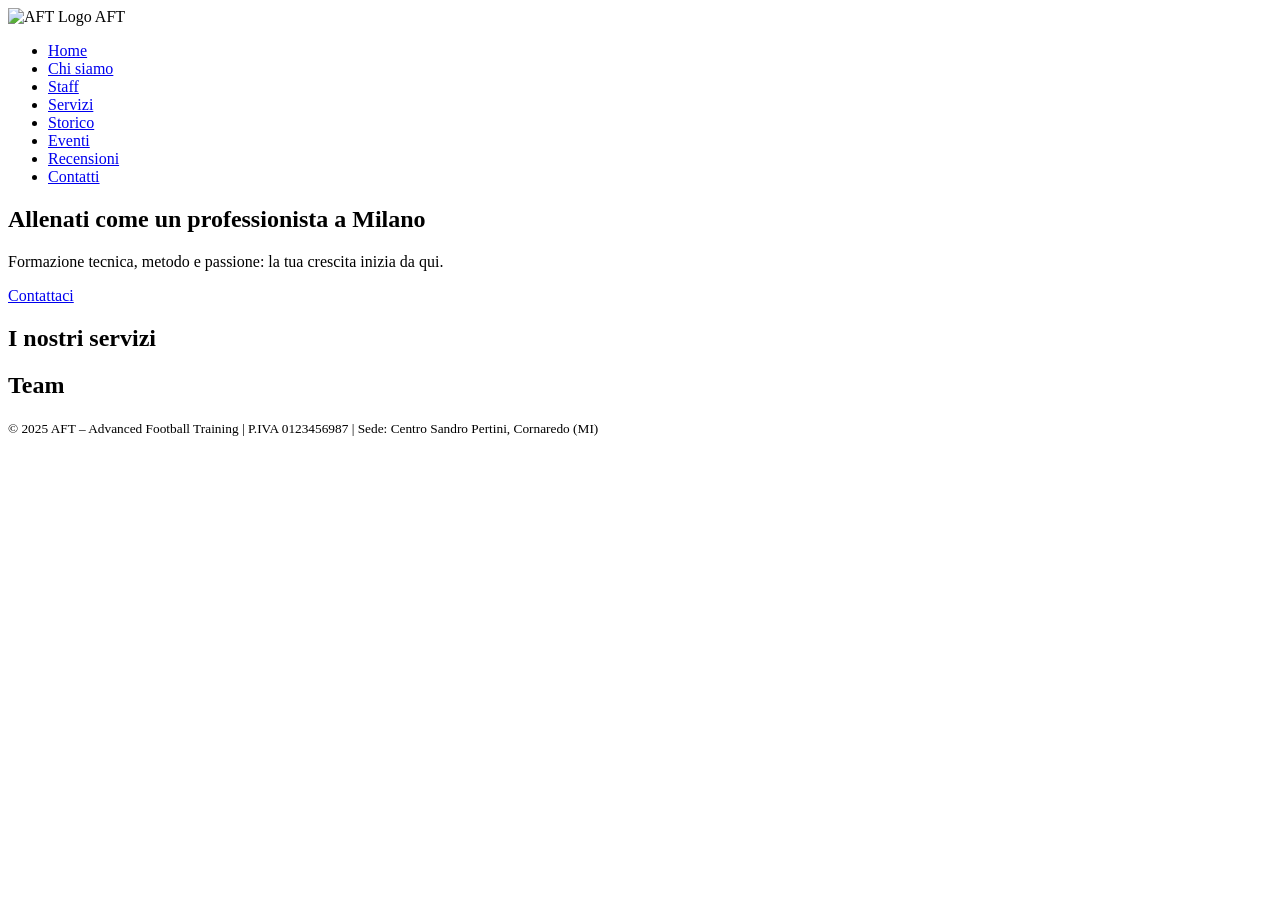
==== html/index.html @ 9bf6652e "Struttura basilare del sito" ====
<!DOCTYPE html>
<html lang="it">
<head>
  <meta charset="UTF-8" />
  <title>AFT - Advanced Football Training</title>
  <meta name="viewport" content="width=device-width, initial-scale=1.0"/>
  <link rel="stylesheet" href="main.css">
</head>
<body>
  <header class="main-header">
    <div class="logo-area">
      <img src="logo.png" alt="AFT Logo">
      <span class="brand-title">AFT</span>
    </div>
    <nav class="main-nav">
      <ul id="menu">
        <li><a href="index.html">Home</a></li>
        <li><a href="chi-siamo.html">Chi siamo</a></li>
        <li><a href="staff.html">Staff</a></li>
        <li><a href="servizi.html">Servizi</a></li>
        <li><a href="storico.html">Storico</a></li>
        <li><a href="eventi.html">Eventi</a></li>
        <li><a href="recensioni.html">Recensioni</a></li>
        <li><a href="contatti.html">Contatti</a></li>
      </ul>
    </nav>
  </header>

  <section class="hero">
    <div class="hero-content">
      <h1>Allenati come un professionista a Milano</h1>
      <p>Formazione tecnica, metodo e passione: la tua crescita inizia da qui.</p>
      <a class="btn primary" href="contatti.html">Contattaci</a>
    </div>
  </section>

  <main>
    <section class="section services-section">
      <h2 class="section-title">I nostri servizi</h2>
      <div class="services-list">
        <!-- Servizi resi dinamici via JS -->
      </div>
    </section>

    <section class="section staff-section">
      <h2 class="section-title">Team</h2>
      <div class="staff-list"></div>
    </section>
  </main>

  <footer class="main-footer">
    <div>
      <small>&copy; 2025 AFT – Advanced Football Training | P.IVA 0123456987 | Sede: Centro Sandro Pertini, Cornaredo (MI)</small>
    </div>
  </footer>

  <script src="main.js"></script>
</body>
</html>
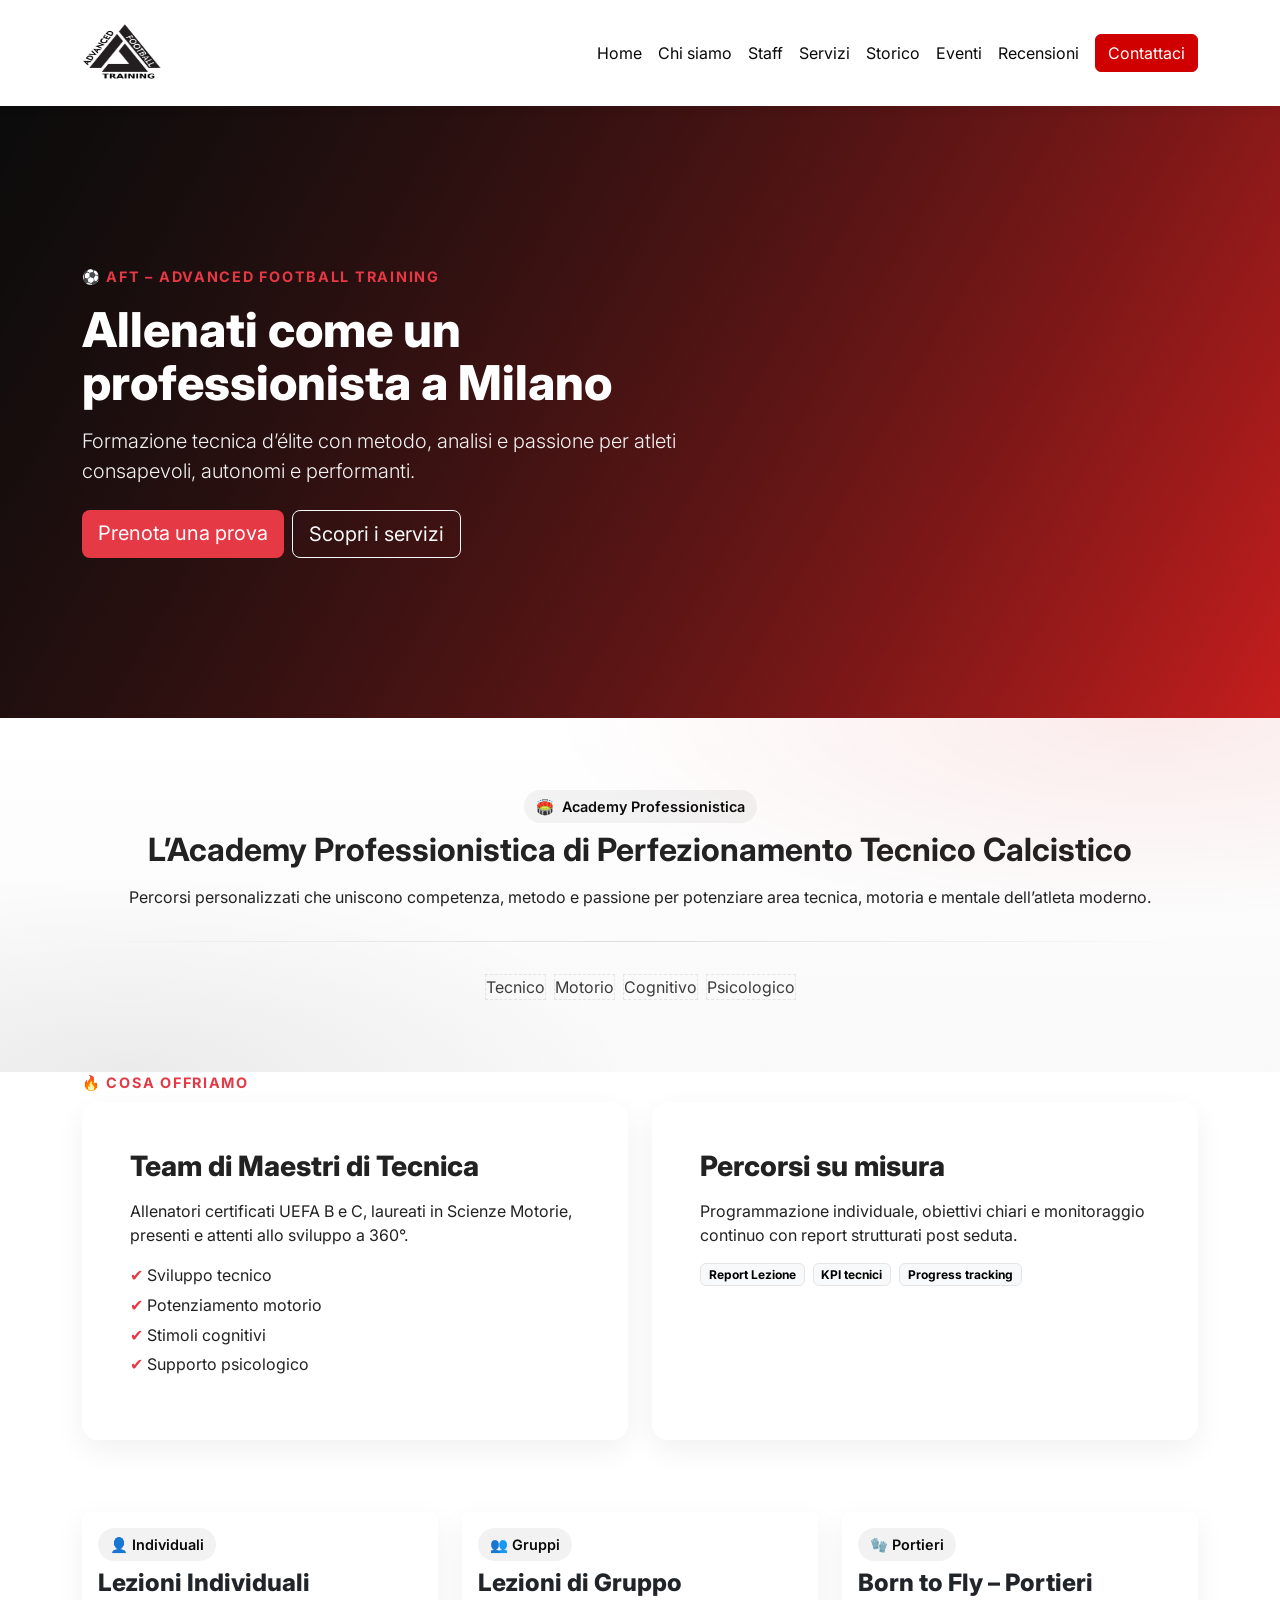
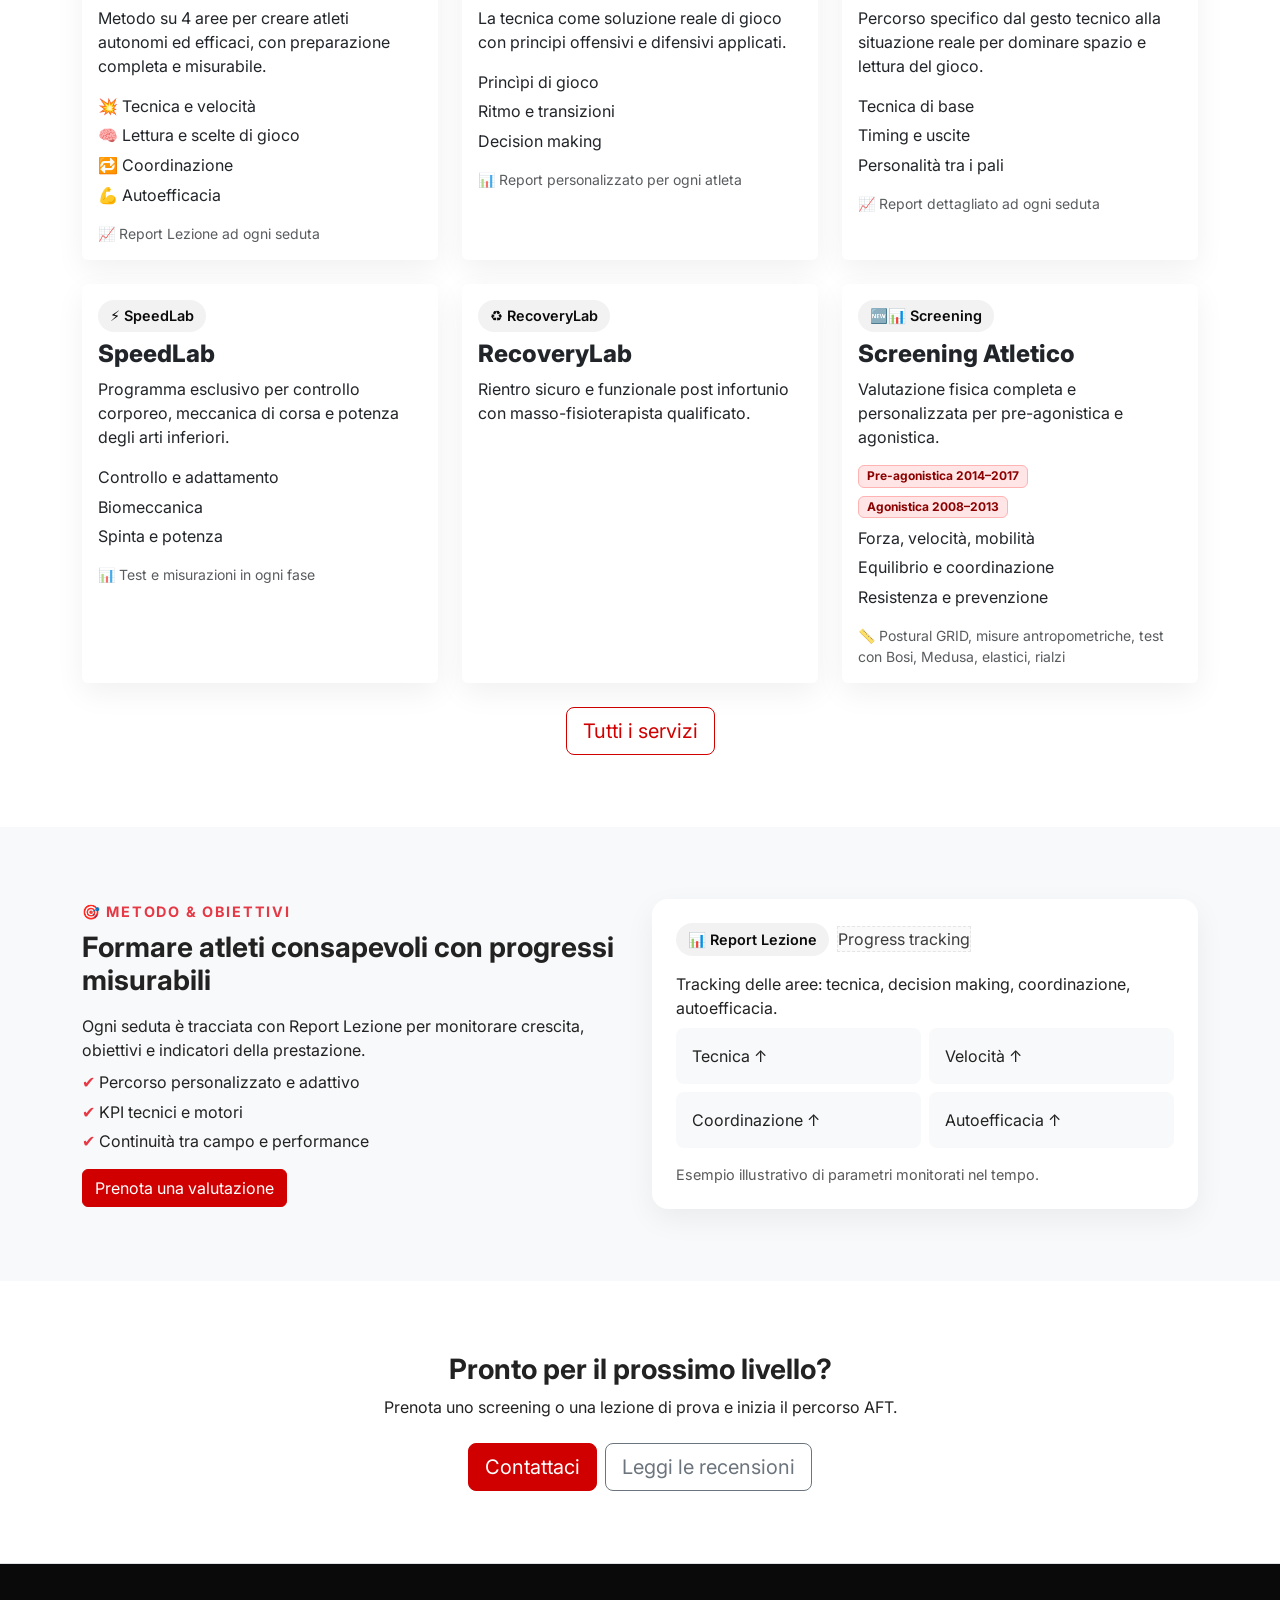
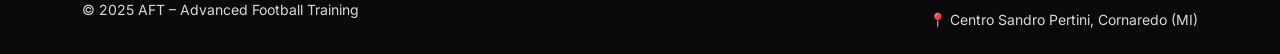
==== commit d09904c8: "Struttura base e rivisitazione con logo e video in background" ====
--- a/html/index.html
+++ b/html/index.html
@@ -2,58 +2,279 @@
 <html lang="it">
 <head>
   <meta charset="UTF-8" />
-  <title>AFT - Advanced Football Training</title>
-  <meta name="viewport" content="width=device-width, initial-scale=1.0"/>
-  <link rel="stylesheet" href="main.css">
+  <title>AFT – Advanced Football Training</title>
+  <meta name="viewport" content="width=device-width, initial-scale=1" />
+  <!-- Bootstrap 5 -->
+  <link href="https://cdn.jsdelivr.net/npm/bootstrap@5.3.3/dist/css/bootstrap.min.css" rel="stylesheet">
+  <!-- Google Font -->
+  <link href="https://fonts.googleapis.com/css2?family=Inter:wght@400;600;800&display=swap" rel="stylesheet">
+  <!-- Stili AFT -->
+  <link href="css/style.css" rel="stylesheet">
 </head>
 <body>
-  <header class="main-header">
-    <div class="logo-area">
-      <img src="logo.png" alt="AFT Logo">
-      <span class="brand-title">AFT</span>
-    </div>
-    <nav class="main-nav">
-      <ul id="menu">
-        <li><a href="index.html">Home</a></li>
-        <li><a href="chi-siamo.html">Chi siamo</a></li>
-        <li><a href="staff.html">Staff</a></li>
-        <li><a href="servizi.html">Servizi</a></li>
-        <li><a href="storico.html">Storico</a></li>
-        <li><a href="eventi.html">Eventi</a></li>
-        <li><a href="recensioni.html">Recensioni</a></li>
-        <li><a href="contatti.html">Contatti</a></li>
-      </ul>
-    </nav>
-  </header>
-
-  <section class="hero">
-    <div class="hero-content">
-      <h1>Allenati come un professionista a Milano</h1>
-      <p>Formazione tecnica, metodo e passione: la tua crescita inizia da qui.</p>
-      <a class="btn primary" href="contatti.html">Contattaci</a>
-    </div>
-  </section>
-
-  <main>
-    <section class="section services-section">
-      <h2 class="section-title">I nostri servizi</h2>
-      <div class="services-list">
-        <!-- Servizi resi dinamici via JS -->
-      </div>
-    </section>
-
-    <section class="section staff-section">
-      <h2 class="section-title">Team</h2>
-      <div class="staff-list"></div>
-    </section>
-  </main>
-
-  <footer class="main-footer">
-    <div>
-      <small>&copy; 2025 AFT – Advanced Football Training | P.IVA 0123456987 | Sede: Centro Sandro Pertini, Cornaredo (MI)</small>
+
+  <!-- Navbar -->
+  <nav class="navbar navbar-expand-lg sticky-top">
+    <div class="container">
+      <a class="navbar-brand d-flex align-items-center gap-2" href="index.html">
+        <img src="../asset/Logo.png" alt="AFT Logo" width="80" height="80">
+      </a>
+      <button class="navbar-toggler" type="button" data-bs-toggle="collapse" data-bs-target="#mainNav">
+        <span class="navbar-toggler-icon"></span>
+      </button>
+      <div id="mainNav" class="collapse navbar-collapse">
+        <ul class="navbar-nav ms-auto align-items-lg-center">
+          <li class="nav-item active"><a class="nav-link" href="index.html">Home</a></li>
+          <li class="nav-item"><a class="nav-link" href="chi-siamo.html">Chi siamo</a></li>
+          <li class="nav-item"><a class="nav-link" href="staff.html">Staff</a></li>
+          <li class="nav-item"><a class="nav-link" href="servizi.html">Servizi</a></li>
+          <li class="nav-item"><a class="nav-link" href="storico.html">Storico</a></li>
+          <li class="nav-item"><a class="nav-link" href="eventi.html">Eventi</a></li>
+          <li class="nav-item"><a class="nav-link" href="recensioni.html">Recensioni</a></li>
+          <li class="nav-item ms-lg-2"><a class="btn btn-primary" href="contatti.html">Contattaci</a></li>
+        </ul>
+      </div>
+    </div>
+  </nav>
+
+<!-- Hero -->
+<header class="hero hero-video position-relative overflow-hidden">
+  <!-- Video background -->
+  <video class="hero-bg" autoplay muted loop playsinline preload="metadata">
+    <source src="../asset/AFT_DEF1.mp4" type="video/mp4">
+    <!-- Fallback per browser che non supportano <video> -->
+  </video>
+
+  <!-- Overlay rosso/nero -->
+  <div class="hero-overlay"></div>
+
+  <!-- Contenuto -->
+  <div class="container position-relative">
+    <div class="row align-items-center">
+      <div class="col-lg-7">
+        <div class="eyebrow mb-3">⚽ AFT – Advanced Football Training</div>
+        <h1 class="display-5 mb-3">Allenati come un professionista a Milano</h1>
+        <p class="lead mb-4">Formazione tecnica d’élite con metodo, analisi e passione per atleti consapevoli, autonomi e performanti.</p>
+        <div class="d-flex gap-2">
+          <a href="contatti.html" class="btn btn-accent btn-lg">Prenota una prova</a>
+          <a href="#servizi" class="btn btn-outline-light btn-lg">Scopri i servizi</a>
+        </div>
+      </div>
+    </div>
+  </div>
+</header>
+
+
+  <!-- Intro -->
+  <section class="section-spaced bg-stripe">
+    <div class="container section-kicker text-center">
+      <p class="mb-2 icon-pill"><span>🏟️</span> Academy Professionistica</p>
+      <h2 class="fw-bold mb-3">L’Academy Professionistica di Perfezionamento Tecnico Calcistico</h2>
+      <p class="mb-0">Percorsi personalizzati che uniscono competenza, metodo e passione per potenziare area tecnica, motoria e mentale dell’atleta moderno.</p>
+      <div class="divider"></div>
+      <div class="d-flex flex-wrap justify-content-center gap-2">
+        <span class="pill-muted">Tecnico</span>
+        <span class="pill-muted">Motorio</span>
+        <span class="pill-muted">Cognitivo</span>
+        <span class="pill-muted">Psicologico</span>
+      </div>
+    </div>
+  </section>
+
+  <!-- Cosa Offriamo -->
+  <section class="section" id="servizi">
+    <div class="container">
+      <p class="eyebrow mb-2">🔥 Cosa offriamo</p>
+      <div class="row grid-cols">
+        <div class="col-lg-6">
+          <div class="p-4 p-lg-5 rounded-4 card-elev">
+            <h3 class="card-title mb-3">Team di Maestri di Tecnica</h3>
+            <p>Allenatori certificati UEFA B e C, laureati in Scienze Motorie, presenti e attenti allo sviluppo a 360°.</p>
+            <ul class="list-unstyled list-compact">
+              <li><span class="check">✔</span> Sviluppo tecnico</li>
+              <li><span class="check">✔</span> Potenziamento motorio</li>
+              <li><span class="check">✔</span> Stimoli cognitivi</li>
+              <li><span class="check">✔</span> Supporto psicologico</li>
+            </ul>
+          </div>
+        </div>
+        <div class="col-lg-6">
+          <div class="p-4 p-lg-5 rounded-4 card-elev">
+            <h3 class="card-title mb-3">Percorsi su misura</h3>
+            <p>Programmazione individuale, obiettivi chiari e monitoraggio continuo con report strutturati post seduta.</p>
+            <div class="d-flex flex-wrap gap-2">
+              <span class="badge text-bg-light border">Report Lezione</span>
+              <span class="badge text-bg-light border">KPI tecnici</span>
+              <span class="badge text-bg-light border">Progress tracking</span>
+            </div>
+          </div>
+        </div>
+      </div>
+    </div>
+  </section>
+
+  <!-- Moduli principali -->
+  <section class="section-spaced">
+    <div class="container">
+      <div class="row row-cols-1 row-cols-md-2 row-cols-lg-3 g-4">
+        <!-- Lezioni Individuali -->
+        <div class="col">
+          <div class="card card-elev h-100">
+            <div class="card-body">
+              <span class="icon-pill mb-2">👤 Individuali</span>
+              <h4 class="card-title">Lezioni Individuali</h4>
+              <p class="mb-3">Metodo su 4 aree per creare atleti autonomi ed efficaci, con preparazione completa e misurabile.</p>
+              <ul class="list-unstyled list-compact">
+                <li>💥 Tecnica e velocità</li>
+                <li>🧠 Lettura e scelte di gioco</li>
+                <li>🔁 Coordinazione</li>
+                <li>💪 Autoefficacia</li>
+              </ul>
+              <p class="small text-muted mb-0">📈 Report Lezione ad ogni seduta</p>
+            </div>
+          </div>
+        </div>
+        <!-- Lezioni di Gruppo -->
+        <div class="col">
+          <div class="card card-elev h-100">
+            <div class="card-body">
+              <span class="icon-pill mb-2">👥 Gruppi</span>
+              <h4 class="card-title">Lezioni di Gruppo</h4>
+              <p class="mb-3">La tecnica come soluzione reale di gioco con principi offensivi e difensivi applicati.</p>
+              <ul class="list-unstyled list-compact">
+                <li>Princìpi di gioco</li>
+                <li>Ritmo e transizioni</li>
+                <li>Decision making</li>
+              </ul>
+              <p class="small text-muted mb-0">📊 Report personalizzato per ogni atleta</p>
+            </div>
+          </div>
+        </div>
+        <!-- Portieri -->
+        <div class="col">
+          <div class="card card-elev h-100">
+            <div class="card-body">
+              <span class="icon-pill mb-2">🧤 Portieri</span>
+              <h4 class="card-title">Born to Fly – Portieri</h4>
+              <p class="mb-3">Percorso specifico dal gesto tecnico alla situazione reale per dominare spazio e lettura del gioco.</p>
+              <ul class="list-unstyled list-compact">
+                <li>Tecnica di base</li>
+                <li>Timing e uscite</li>
+                <li>Personalità tra i pali</li>
+              </ul>
+              <p class="small text-muted mb-0">📈 Report dettagliato ad ogni seduta</p>
+            </div>
+          </div>
+        </div>
+        <!-- SpeedLab -->
+        <div class="col">
+          <div class="card card-elev h-100">
+            <div class="card-body">
+              <span class="icon-pill mb-2">⚡ SpeedLab</span>
+              <h4 class="card-title">SpeedLab</h4>
+              <p class="mb-3">Programma esclusivo per controllo corporeo, meccanica di corsa e potenza degli arti inferiori.</p>
+              <ul class="list-unstyled list-compact">
+                <li>Controllo e adattamento</li>
+                <li>Biomeccanica</li>
+                <li>Spinta e potenza</li>
+              </ul>
+              <p class="small text-muted mb-0">📊 Test e misurazioni in ogni fase</p>
+            </div>
+          </div>
+        </div>
+        <!-- RecoveryLab -->
+        <div class="col">
+          <div class="card card-elev h-100">
+            <div class="card-body">
+              <span class="icon-pill mb-2">♻️ RecoveryLab</span>
+              <h4 class="card-title">RecoveryLab</h4>
+              <p class="mb-3">Rientro sicuro e funzionale post infortunio con masso-fisioterapista qualificato.</p>
+            </div>
+          </div>
+        </div>
+        <!-- Screening -->
+        <div class="col">
+          <div class="card card-elev h-100">
+            <div class="card-body">
+              <span class="icon-pill mb-2">🆕📊 Screening</span>
+              <h4 class="card-title">Screening Atletico</h4>
+              <p class="mb-3">Valutazione fisica completa e personalizzata per pre-agonistica e agonistica.</p>
+              <div class="d-flex flex-wrap gap-2 mb-2">
+                <span class="badge badge-level">Pre-agonistica 2014–2017</span>
+                <span class="badge badge-level">Agonistica 2008–2013</span>
+              </div>
+              <ul class="list-unstyled list-compact">
+                <li>Forza, velocità, mobilità</li>
+                <li>Equilibrio e coordinazione</li>
+                <li>Resistenza e prevenzione</li>
+              </ul>
+              <p class="small text-muted mb-0">📏 Postural GRID, misure antropometriche, test con Bosi, Medusa, elastici, rialzi</p>
+            </div>
+          </div>
+        </div>
+      </div>
+      <div class="text-center mt-4">
+        <a href="servizi.html" class="btn btn-outline-primary btn-lg">Tutti i servizi</a>
+      </div>
+    </div>
+  </section>
+
+  <!-- Metodo & Report -->
+  <section class="section-spaced bg-light">
+    <div class="container">
+      <div class="row align-items-center g-4">
+        <div class="col-lg-6">
+          <p class="eyebrow mb-2">🎯 Metodo & Obiettivi</p>
+          <h3 class="fw-bold mb-3">Formare atleti consapevoli con progressi misurabili</h3>
+          <p class="mb-2">Ogni seduta è tracciata con Report Lezione per monitorare crescita, obiettivi e indicatori della prestazione.</p>
+          <ul class="list-unstyled list-compact">
+            <li><span class="check">✔</span> Percorso personalizzato e adattivo</li>
+            <li><span class="check">✔</span> KPI tecnici e motori</li>
+            <li><span class="check">✔</span> Continuità tra campo e performance</li>
+          </ul>
+          <a href="contatti.html" class="btn btn-primary">Prenota una valutazione</a>
+        </div>
+        <div class="col-lg-6">
+          <div class="p-4 bg-white rounded-4 card-elev">
+            <div class="d-flex align-items-center gap-2 mb-3">
+              <span class="icon-pill">📊 Report Lezione</span>
+              <span class="pill-muted">Progress tracking</span>
+            </div>
+            <p class="mb-2">Tracking delle aree: tecnica, decision making, coordinazione, autoefficacia.</p>
+            <div class="row g-2">
+              <div class="col-6"><div class="p-3 rounded-3 bg-light">Tecnica ↑</div></div>
+              <div class="col-6"><div class="p-3 rounded-3 bg-light">Velocità ↑</div></div>
+              <div class="col-6"><div class="p-3 rounded-3 bg-light">Coordinazione ↑</div></div>
+              <div class="col-6"><div class="p-3 rounded-3 bg-light">Autoefficacia ↑</div></div>
+            </div>
+            <p class="footnote mt-3 mb-0">Esempio illustrativo di parametri monitorati nel tempo.</p>
+          </div>
+        </div>
+      </div>
+    </div>
+  </section>
+
+  <!-- CTA finale -->
+  <section class="section-spaced text-center">
+    <div class="container">
+      <h3 class="fw-bold mb-2">Pronto per il prossimo livello?</h3>
+      <p class="mb-4">Prenota uno screening o una lezione di prova e inizia il percorso AFT.</p>
+      <div class="d-flex justify-content-center gap-2">
+        <a class="btn btn-primary btn-lg" href="contatti.html">Contattaci</a>
+        <a class="btn btn-outline-secondary btn-lg" href="recensioni.html">Leggi le recensioni</a>
+      </div>
+    </div>
+  </section>
+
+  <!-- Footer -->
+  <footer class="py-4 border-top footer-dark">
+    <div class="container d-flex flex-column flex-lg-row justify-content-between align-items-center gap-2">
+      <small>&copy; 2025 AFT – Advanced Football Training</small>
+      <small><br>📍 Centro Sandro Pertini, Cornaredo (MI)</small>
     </div>
   </footer>
 
-  <script src="main.js"></script>
+  <!-- Bootstrap JS -->
+  <script src="https://cdn.jsdelivr.net/npm/bootstrap@5.3.3/dist/js/bootstrap.bundle.min.js"></script>
 </body>
 </html>
--- a/html/css/style.css
+++ b/html/css/style.css
@@ -0,0 +1,117 @@
+:root{
+  --aft-primary:#d00000;      /* rosso principale */
+  --aft-dark:#0a0a0a;         /* nero profondo */
+  --aft-accent:#e63946;       /* rosso accento */
+  --aft-warm:#ff4d4d;         /* rosso caldo hover */
+  --aft-gray:#f2f2f2;         /* grigio chiaro */
+  --aft-mid:#222222;          /* testo primario */
+  --aft-border:#e5e5e5;       /* bordi chiari */
+}
+body{font-family:"Inter",system-ui,-apple-system,Segoe UI,Roboto,Arial,sans-serif;color:var(--aft-mid);background:#fff;}
+.navbar{box-shadow:0 2px 12px rgba(0,0,0,.08);background:#fff;}
+.brand-badge{font-weight:800;letter-spacing:.5px;color:var(--aft-dark);}
+.nav-link{color:var(--aft-dark);}
+.nav-link:hover,.nav-link:focus{color:var(--aft-primary);}
+.navbar .btn.btn-primary{box-shadow:none;}
+
+.hero{
+  position:relative;
+  background:
+    linear-gradient(120deg, rgba(10,10,10,.88), rgba(208,0,0,.75)),
+    url('hero-football.jpg') center/cover no-repeat;
+  color:#fff; padding:96px 0;
+}
+.hero h1{font-weight:800; line-height:1.1}
+.hero p{opacity:.95}
+.hero .btn-accent{background:var(--aft-accent); border:none; color:#fff;}
+.hero .btn-accent:hover{background:var(--aft-warm);}
+.eyebrow{font-size:.9rem; letter-spacing:.12em; text-transform:uppercase; color:var(--aft-accent); font-weight:700}
+
+.section-spaced{padding:72px 0}
+.divider{height:1px;background:linear-gradient(90deg,transparent,rgba(0,0,0,.12),transparent); margin:32px 0}
+
+.icon-pill{
+  display:inline-flex; align-items:center; gap:.5rem; padding:.35rem .75rem; border-radius:999px;
+  background:var(--aft-gray); color:var(--aft-dark); font-weight:600; font-size:.9rem;
+}
+.card-elev{border:0; box-shadow:0 10px 30px rgba(0,0,0,.06); height:100%;}
+.card-elev .card-title{font-weight:800}
+.check{color:var(--aft-accent); font-weight:700}
+.list-compact li{margin:.35rem 0}
+.pill-muted{background:#fafafa; border:1px dashed var(--aft-border); color:#3c3c3c}
+
+.bg-stripe{
+  background:linear-gradient(180deg, #fff 0%, #f9f9f9 100%);
+  position:relative;
+}
+.bg-stripe::after{
+  content:""; position:absolute; inset:0; background:
+   radial-gradient(600px 200px at 90% 0%, rgba(208,0,0,.08), transparent),
+   radial-gradient(500px 200px at 10% 100%, rgba(10,10,10,.06), transparent);
+  pointer-events:none;
+}
+.footnote{font-size:.9rem;color:#5a5a5a}
+.grid-cols{row-gap:24px}
+
+.badge-level{background:#ffe5e5;color:#8b0000;border:1px solid #ffb3b3}
+.badge.text-bg-light{background:#fff; border-color:var(--aft-border) !important; color:var(--aft-dark)}
+
+.btn-primary{
+  --bs-btn-bg:var(--aft-primary);
+  --bs-btn-border-color:var(--aft-primary);
+  --bs-btn-hover-bg:#b80000;
+  --bs-btn-hover-border-color:#b80000;
+}
+.btn-outline-primary{
+  --bs-btn-color:var(--aft-primary);
+  --bs-btn-border-color:var(--aft-primary);
+  --bs-btn-hover-bg:var(--aft-primary);
+  --bs-btn-hover-border-color:var(--aft-primary);
+  --bs-btn-hover-color:#fff;
+}
+.btn-outline-secondary{
+  --bs-btn-color:#6c757d;
+  --bs-btn-border-color:#6c757d;
+  --bs-btn-hover-bg:#6c757d;
+  --bs-btn-hover-border-color:#6c757d;
+  --bs-btn-hover-color:#fff;
+}
+
+a:focus-visible, button:focus-visible{outline:2px solid var(--aft-accent); outline-offset:2px;}
+
+.footer-dark{background:var(--aft-dark); color:#d9d9d9;}
+.footer-dark a{color:#ffffff; opacity:.9; text-decoration:none;}
+.footer-dark a:hover{opacity:1;}
+
+/* Hero base */
+.hero{position:relative; color:#fff; padding:96px 0;}
+
+/* Video background */
+.hero-video .hero-bg{
+  position:absolute; inset:0;
+  width:100%; height:100%;
+  object-fit:cover; object-position:center;
+  z-index:0;
+  filter:contrast(1.05) saturate(1.1);
+}
+
+/* Overlay rosso/nero coerente con palette */
+.hero-video .hero-overlay{
+  position:absolute; inset:0; z-index:1;
+  background:linear-gradient(120deg, rgba(10,10,10,.75), rgba(208,0,0,.55));
+  mix-blend-mode:multiply; /* opzionale, commentare se il video è già scuro */
+}
+
+/* Contenuto sopra il video */
+.hero-video .container{position:relative; z-index:2;}
+
+/* Altezza hero: adattare a gusto */
+@media (min-width:992px){
+  .hero{min-height:68vh; display:flex; align-items:center;}
+}
+
+/* Accessibilità: rispettare prefer-reduced-motion */
+@media (prefers-reduced-motion: reduce){
+  .hero-video .hero-bg{display:none;}
+  .hero-video{background:linear-gradient(120deg, rgba(10,10,10,.88), rgba(208,0,0,.75)), url('hero-fallback.jpg') center/cover no-repeat;}
+}
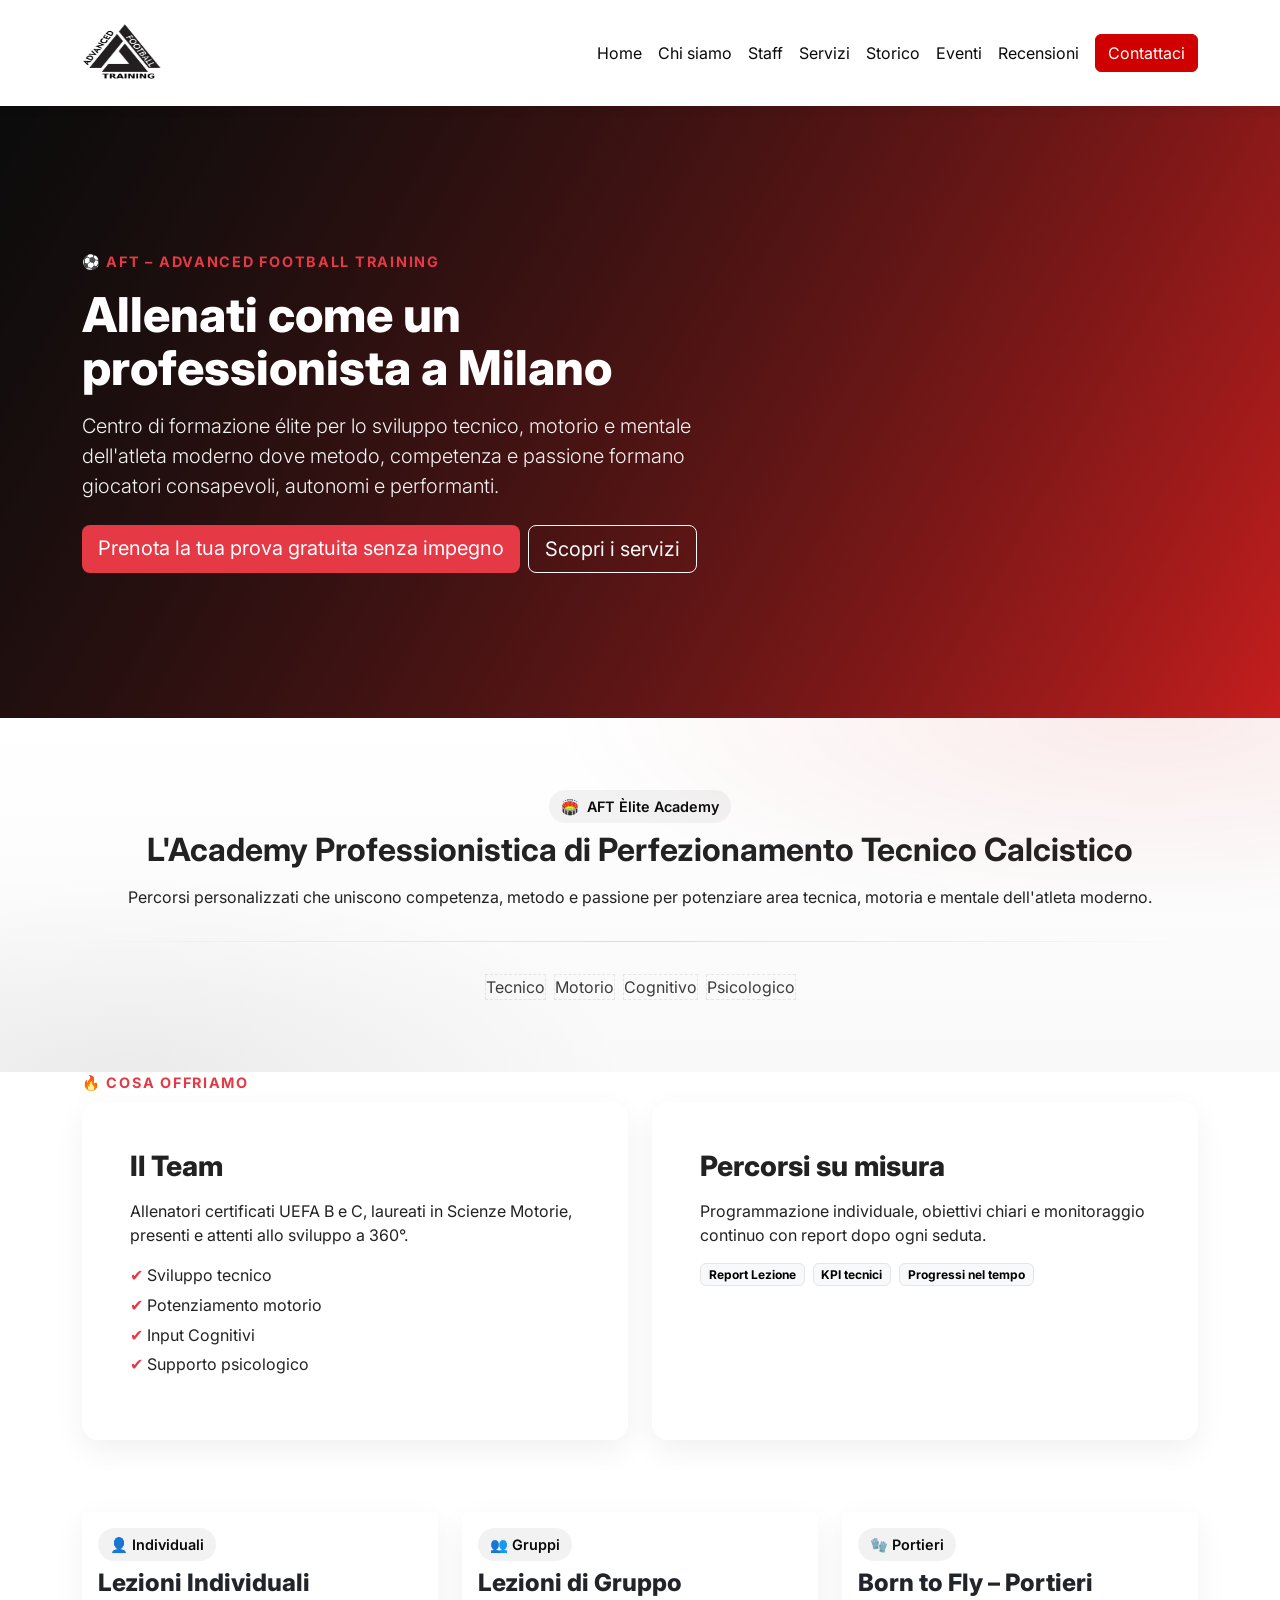
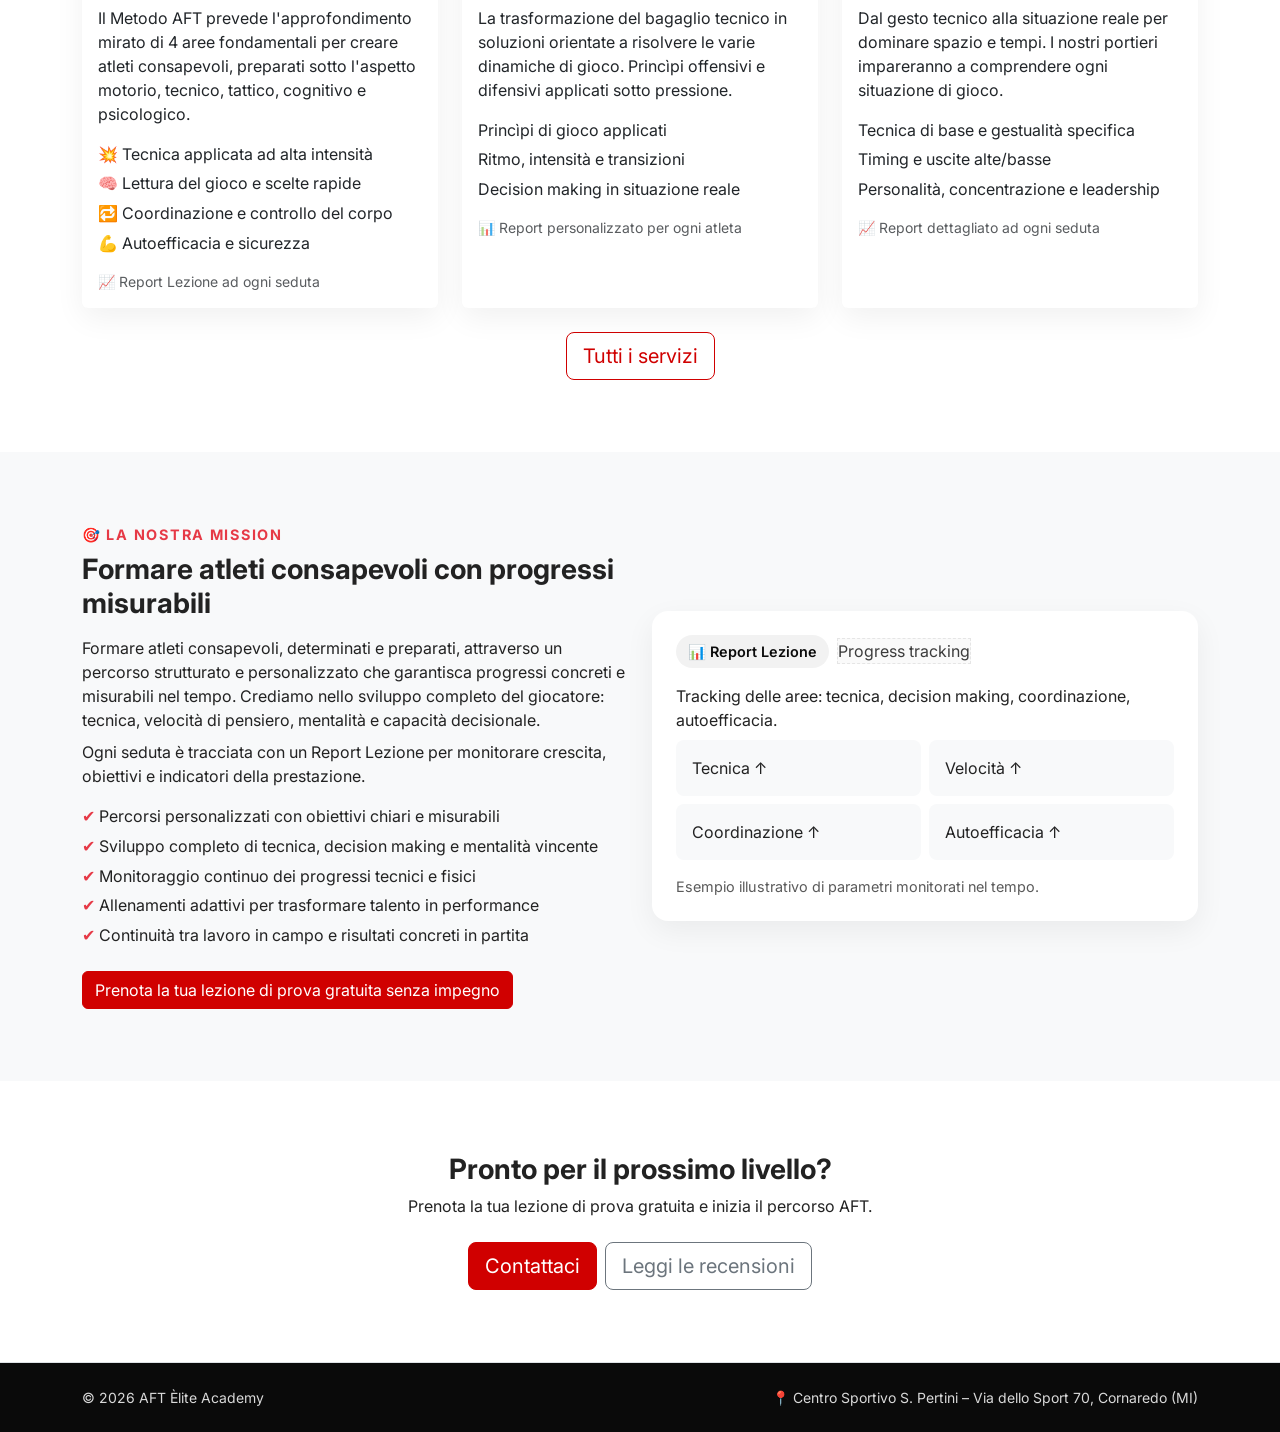
==== commit b80717c5: "modifiche pdf" ====
--- a/html/index.html
+++ b/html/index.html
@@ -4,11 +4,8 @@
   <meta charset="UTF-8" />
   <title>AFT – Advanced Football Training</title>
   <meta name="viewport" content="width=device-width, initial-scale=1" />
-  <!-- Bootstrap 5 -->
   <link href="https://cdn.jsdelivr.net/npm/bootstrap@5.3.3/dist/css/bootstrap.min.css" rel="stylesheet">
-  <!-- Google Font -->
   <link href="https://fonts.googleapis.com/css2?family=Inter:wght@400;600;800&display=swap" rel="stylesheet">
-  <!-- Stili AFT -->
   <link href="css/style.css" rel="stylesheet">
 </head>
 <body>
@@ -37,40 +34,33 @@
     </div>
   </nav>
 
-<!-- Hero -->
-<header class="hero hero-video position-relative overflow-hidden">
-  <!-- Video background -->
-  <video class="hero-bg" autoplay muted loop playsinline preload="metadata">
-    <source src="../asset/AFT_DEF1.mp4" type="video/mp4">
-    <!-- Fallback per browser che non supportano <video> -->
-  </video>
-
-  <!-- Overlay rosso/nero -->
-  <div class="hero-overlay"></div>
-
-  <!-- Contenuto -->
-  <div class="container position-relative">
-    <div class="row align-items-center">
-      <div class="col-lg-7">
-        <div class="eyebrow mb-3">⚽ AFT – Advanced Football Training</div>
-        <h1 class="display-5 mb-3">Allenati come un professionista a Milano</h1>
-        <p class="lead mb-4">Formazione tecnica d’élite con metodo, analisi e passione per atleti consapevoli, autonomi e performanti.</p>
-        <div class="d-flex gap-2">
-          <a href="contatti.html" class="btn btn-accent btn-lg">Prenota una prova</a>
-          <a href="#servizi" class="btn btn-outline-light btn-lg">Scopri i servizi</a>
-        </div>
-      </div>
-    </div>
-  </div>
-</header>
-
+  <!-- Hero -->
+  <header class="hero hero-video position-relative overflow-hidden">
+    <video class="hero-bg" autoplay muted loop playsinline preload="metadata">
+      <source src="../asset/AFT_DEF1.mp4" type="video/mp4">
+    </video>
+    <div class="hero-overlay"></div>
+    <div class="container position-relative">
+      <div class="row align-items-center">
+        <div class="col-lg-7">
+          <div class="eyebrow mb-3">⚽ AFT – Advanced Football Training</div>
+          <h1 class="display-5 mb-3">Allenati come un professionista a Milano</h1>
+          <p class="lead mb-4">Centro di formazione élite per lo sviluppo tecnico, motorio e mentale dell'atleta moderno dove metodo, competenza e passione formano giocatori consapevoli, autonomi e performanti.</p>
+          <div class="d-flex gap-2 flex-wrap">
+            <a href="contatti.html" class="btn btn-accent btn-lg">Prenota la tua prova gratuita senza impegno</a>
+            <a href="#servizi" class="btn btn-outline-light btn-lg">Scopri i servizi</a>
+          </div>
+        </div>
+      </div>
+    </div>
+  </header>
 
   <!-- Intro -->
   <section class="section-spaced bg-stripe">
     <div class="container section-kicker text-center">
-      <p class="mb-2 icon-pill"><span>🏟️</span> Academy Professionistica</p>
-      <h2 class="fw-bold mb-3">L’Academy Professionistica di Perfezionamento Tecnico Calcistico</h2>
-      <p class="mb-0">Percorsi personalizzati che uniscono competenza, metodo e passione per potenziare area tecnica, motoria e mentale dell’atleta moderno.</p>
+      <p class="mb-2 icon-pill"><span>🏟️</span> AFT Èlite Academy</p>
+      <h2 class="fw-bold mb-3">L'Academy Professionistica di Perfezionamento Tecnico Calcistico</h2>
+      <p class="mb-0">Percorsi personalizzati che uniscono competenza, metodo e passione per potenziare area tecnica, motoria e mentale dell'atleta moderno.</p>
       <div class="divider"></div>
       <div class="d-flex flex-wrap justify-content-center gap-2">
         <span class="pill-muted">Tecnico</span>
@@ -88,12 +78,12 @@
       <div class="row grid-cols">
         <div class="col-lg-6">
           <div class="p-4 p-lg-5 rounded-4 card-elev">
-            <h3 class="card-title mb-3">Team di Maestri di Tecnica</h3>
+            <h3 class="card-title mb-3">Il Team</h3>
             <p>Allenatori certificati UEFA B e C, laureati in Scienze Motorie, presenti e attenti allo sviluppo a 360°.</p>
             <ul class="list-unstyled list-compact">
               <li><span class="check">✔</span> Sviluppo tecnico</li>
               <li><span class="check">✔</span> Potenziamento motorio</li>
-              <li><span class="check">✔</span> Stimoli cognitivi</li>
+              <li><span class="check">✔</span> Input Cognitivi</li>
               <li><span class="check">✔</span> Supporto psicologico</li>
             </ul>
           </div>
@@ -101,19 +91,19 @@
         <div class="col-lg-6">
           <div class="p-4 p-lg-5 rounded-4 card-elev">
             <h3 class="card-title mb-3">Percorsi su misura</h3>
-            <p>Programmazione individuale, obiettivi chiari e monitoraggio continuo con report strutturati post seduta.</p>
+            <p>Programmazione individuale, obiettivi chiari e monitoraggio continuo con report dopo ogni seduta.</p>
             <div class="d-flex flex-wrap gap-2">
               <span class="badge text-bg-light border">Report Lezione</span>
               <span class="badge text-bg-light border">KPI tecnici</span>
-              <span class="badge text-bg-light border">Progress tracking</span>
-            </div>
-          </div>
-        </div>
-      </div>
-    </div>
-  </section>
-
-  <!-- Moduli principali -->
+              <span class="badge text-bg-light border">Progressi nel tempo</span>
+            </div>
+          </div>
+        </div>
+      </div>
+    </div>
+  </section>
+
+  <!-- I nostri percorsi -->
   <section class="section-spaced">
     <div class="container">
       <div class="row row-cols-1 row-cols-md-2 row-cols-lg-3 g-4">
@@ -123,12 +113,12 @@
             <div class="card-body">
               <span class="icon-pill mb-2">👤 Individuali</span>
               <h4 class="card-title">Lezioni Individuali</h4>
-              <p class="mb-3">Metodo su 4 aree per creare atleti autonomi ed efficaci, con preparazione completa e misurabile.</p>
+              <p class="mb-3">Il Metodo AFT prevede l'approfondimento mirato di 4 aree fondamentali per creare atleti consapevoli, preparati sotto l'aspetto motorio, tecnico, tattico, cognitivo e psicologico.</p>
               <ul class="list-unstyled list-compact">
-                <li>💥 Tecnica e velocità</li>
-                <li>🧠 Lettura e scelte di gioco</li>
-                <li>🔁 Coordinazione</li>
-                <li>💪 Autoefficacia</li>
+                <li>💥 Tecnica applicata ad alta intensità</li>
+                <li>🧠 Lettura del gioco e scelte rapide</li>
+                <li>🔁 Coordinazione e controllo del corpo</li>
+                <li>💪 Autoefficacia e sicurezza</li>
               </ul>
               <p class="small text-muted mb-0">📈 Report Lezione ad ogni seduta</p>
             </div>
@@ -140,11 +130,11 @@
             <div class="card-body">
               <span class="icon-pill mb-2">👥 Gruppi</span>
               <h4 class="card-title">Lezioni di Gruppo</h4>
-              <p class="mb-3">La tecnica come soluzione reale di gioco con principi offensivi e difensivi applicati.</p>
+              <p class="mb-3">La trasformazione del bagaglio tecnico in soluzioni orientate a risolvere le varie dinamiche di gioco. Princìpi offensivi e difensivi applicati sotto pressione.</p>
               <ul class="list-unstyled list-compact">
-                <li>Princìpi di gioco</li>
-                <li>Ritmo e transizioni</li>
-                <li>Decision making</li>
+                <li>Princìpi di gioco applicati</li>
+                <li>Ritmo, intensità e transizioni</li>
+                <li>Decision making in situazione reale</li>
               </ul>
               <p class="small text-muted mb-0">📊 Report personalizzato per ogni atleta</p>
             </div>
@@ -156,62 +146,16 @@
             <div class="card-body">
               <span class="icon-pill mb-2">🧤 Portieri</span>
               <h4 class="card-title">Born to Fly – Portieri</h4>
-              <p class="mb-3">Percorso specifico dal gesto tecnico alla situazione reale per dominare spazio e lettura del gioco.</p>
+              <p class="mb-3">Dal gesto tecnico alla situazione reale per dominare spazio e tempi. I nostri portieri impareranno a comprendere ogni situazione di gioco.</p>
               <ul class="list-unstyled list-compact">
-                <li>Tecnica di base</li>
-                <li>Timing e uscite</li>
-                <li>Personalità tra i pali</li>
+                <li>Tecnica di base e gestualità specifica</li>
+                <li>Timing e uscite alte/basse</li>
+                <li>Personalità, concentrazione e leadership</li>
               </ul>
               <p class="small text-muted mb-0">📈 Report dettagliato ad ogni seduta</p>
             </div>
           </div>
         </div>
-        <!-- SpeedLab -->
-        <div class="col">
-          <div class="card card-elev h-100">
-            <div class="card-body">
-              <span class="icon-pill mb-2">⚡ SpeedLab</span>
-              <h4 class="card-title">SpeedLab</h4>
-              <p class="mb-3">Programma esclusivo per controllo corporeo, meccanica di corsa e potenza degli arti inferiori.</p>
-              <ul class="list-unstyled list-compact">
-                <li>Controllo e adattamento</li>
-                <li>Biomeccanica</li>
-                <li>Spinta e potenza</li>
-              </ul>
-              <p class="small text-muted mb-0">📊 Test e misurazioni in ogni fase</p>
-            </div>
-          </div>
-        </div>
-        <!-- RecoveryLab -->
-        <div class="col">
-          <div class="card card-elev h-100">
-            <div class="card-body">
-              <span class="icon-pill mb-2">♻️ RecoveryLab</span>
-              <h4 class="card-title">RecoveryLab</h4>
-              <p class="mb-3">Rientro sicuro e funzionale post infortunio con masso-fisioterapista qualificato.</p>
-            </div>
-          </div>
-        </div>
-        <!-- Screening -->
-        <div class="col">
-          <div class="card card-elev h-100">
-            <div class="card-body">
-              <span class="icon-pill mb-2">🆕📊 Screening</span>
-              <h4 class="card-title">Screening Atletico</h4>
-              <p class="mb-3">Valutazione fisica completa e personalizzata per pre-agonistica e agonistica.</p>
-              <div class="d-flex flex-wrap gap-2 mb-2">
-                <span class="badge badge-level">Pre-agonistica 2014–2017</span>
-                <span class="badge badge-level">Agonistica 2008–2013</span>
-              </div>
-              <ul class="list-unstyled list-compact">
-                <li>Forza, velocità, mobilità</li>
-                <li>Equilibrio e coordinazione</li>
-                <li>Resistenza e prevenzione</li>
-              </ul>
-              <p class="small text-muted mb-0">📏 Postural GRID, misure antropometriche, test con Bosi, Medusa, elastici, rialzi</p>
-            </div>
-          </div>
-        </div>
       </div>
       <div class="text-center mt-4">
         <a href="servizi.html" class="btn btn-outline-primary btn-lg">Tutti i servizi</a>
@@ -219,20 +163,23 @@
     </div>
   </section>
 
-  <!-- Metodo & Report -->
+  <!-- Metodo & Mission -->
   <section class="section-spaced bg-light">
     <div class="container">
       <div class="row align-items-center g-4">
         <div class="col-lg-6">
-          <p class="eyebrow mb-2">🎯 Metodo & Obiettivi</p>
+          <p class="eyebrow mb-2">🎯 LA NOSTRA MISSION</p>
           <h3 class="fw-bold mb-3">Formare atleti consapevoli con progressi misurabili</h3>
-          <p class="mb-2">Ogni seduta è tracciata con Report Lezione per monitorare crescita, obiettivi e indicatori della prestazione.</p>
-          <ul class="list-unstyled list-compact">
-            <li><span class="check">✔</span> Percorso personalizzato e adattivo</li>
-            <li><span class="check">✔</span> KPI tecnici e motori</li>
-            <li><span class="check">✔</span> Continuità tra campo e performance</li>
+          <p class="mb-2">Formare atleti consapevoli, determinati e preparati, attraverso un percorso strutturato e personalizzato che garantisca progressi concreti e misurabili nel tempo. Crediamo nello sviluppo completo del giocatore: tecnica, velocità di pensiero, mentalità e capacità decisionale.</p>
+          <p class="mb-3">Ogni seduta è tracciata con un Report Lezione per monitorare crescita, obiettivi e indicatori della prestazione.</p>
+          <ul class="list-unstyled list-compact mb-4">
+            <li><span class="check">✔</span> Percorsi personalizzati con obiettivi chiari e misurabili</li>
+            <li><span class="check">✔</span> Sviluppo completo di tecnica, decision making e mentalità vincente</li>
+            <li><span class="check">✔</span> Monitoraggio continuo dei progressi tecnici e fisici</li>
+            <li><span class="check">✔</span> Allenamenti adattivi per trasformare talento in performance</li>
+            <li><span class="check">✔</span> Continuità tra lavoro in campo e risultati concreti in partita</li>
           </ul>
-          <a href="contatti.html" class="btn btn-primary">Prenota una valutazione</a>
+          <a href="contatti.html" class="btn btn-primary">Prenota la tua lezione di prova gratuita senza impegno</a>
         </div>
         <div class="col-lg-6">
           <div class="p-4 bg-white rounded-4 card-elev">
@@ -258,8 +205,8 @@
   <section class="section-spaced text-center">
     <div class="container">
       <h3 class="fw-bold mb-2">Pronto per il prossimo livello?</h3>
-      <p class="mb-4">Prenota uno screening o una lezione di prova e inizia il percorso AFT.</p>
-      <div class="d-flex justify-content-center gap-2">
+      <p class="mb-4">Prenota la tua lezione di prova gratuita e inizia il percorso AFT.</p>
+      <div class="d-flex justify-content-center gap-2 flex-wrap">
         <a class="btn btn-primary btn-lg" href="contatti.html">Contattaci</a>
         <a class="btn btn-outline-secondary btn-lg" href="recensioni.html">Leggi le recensioni</a>
       </div>
@@ -269,12 +216,11 @@
   <!-- Footer -->
   <footer class="py-4 border-top footer-dark">
     <div class="container d-flex flex-column flex-lg-row justify-content-between align-items-center gap-2">
-      <small>&copy; 2025 AFT – Advanced Football Training</small>
-      <small><br>📍 Centro Sandro Pertini, Cornaredo (MI)</small>
+      <small>&copy; 2026 AFT Èlite Academy</small>
+      <small>📍 Centro Sportivo S. Pertini – Via dello Sport 70, Cornaredo (MI)</small>
     </div>
   </footer>
 
-  <!-- Bootstrap JS -->
   <script src="https://cdn.jsdelivr.net/npm/bootstrap@5.3.3/dist/js/bootstrap.bundle.min.js"></script>
 </body>
-</html>
+</html>
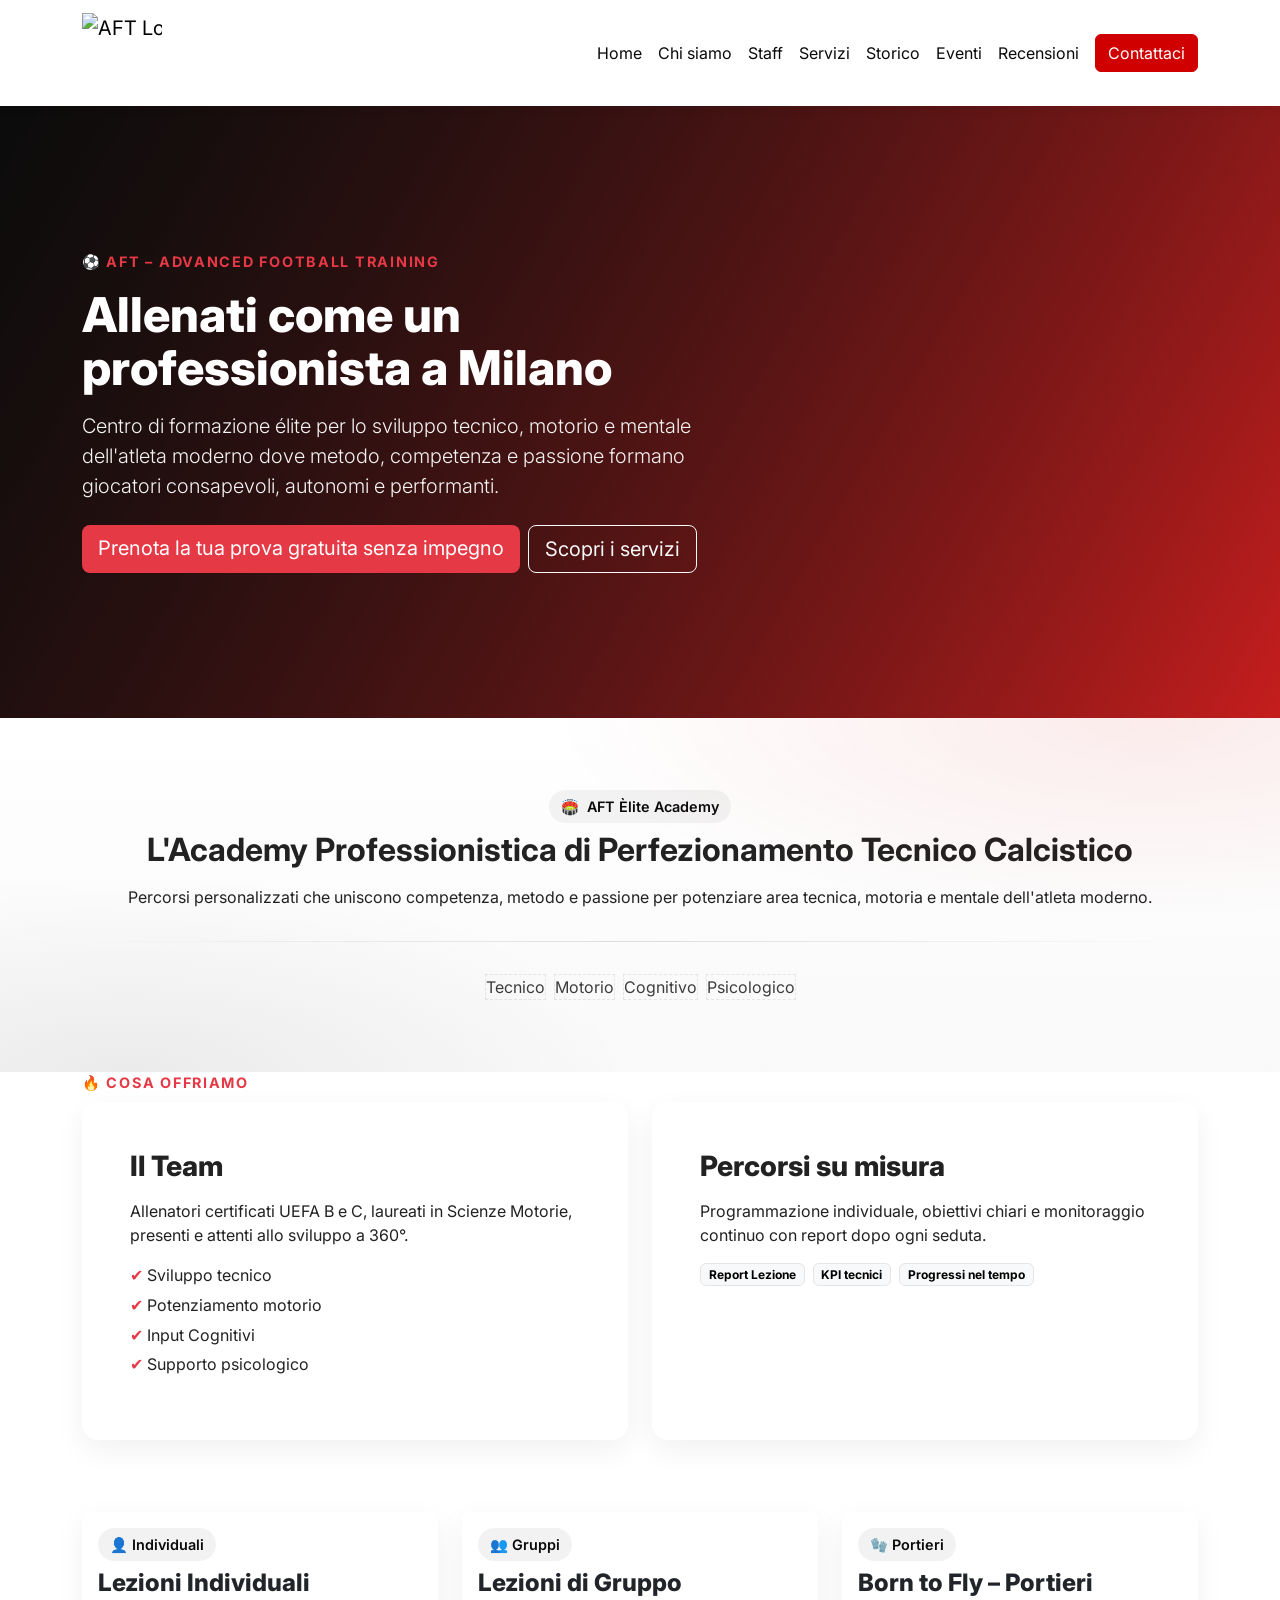
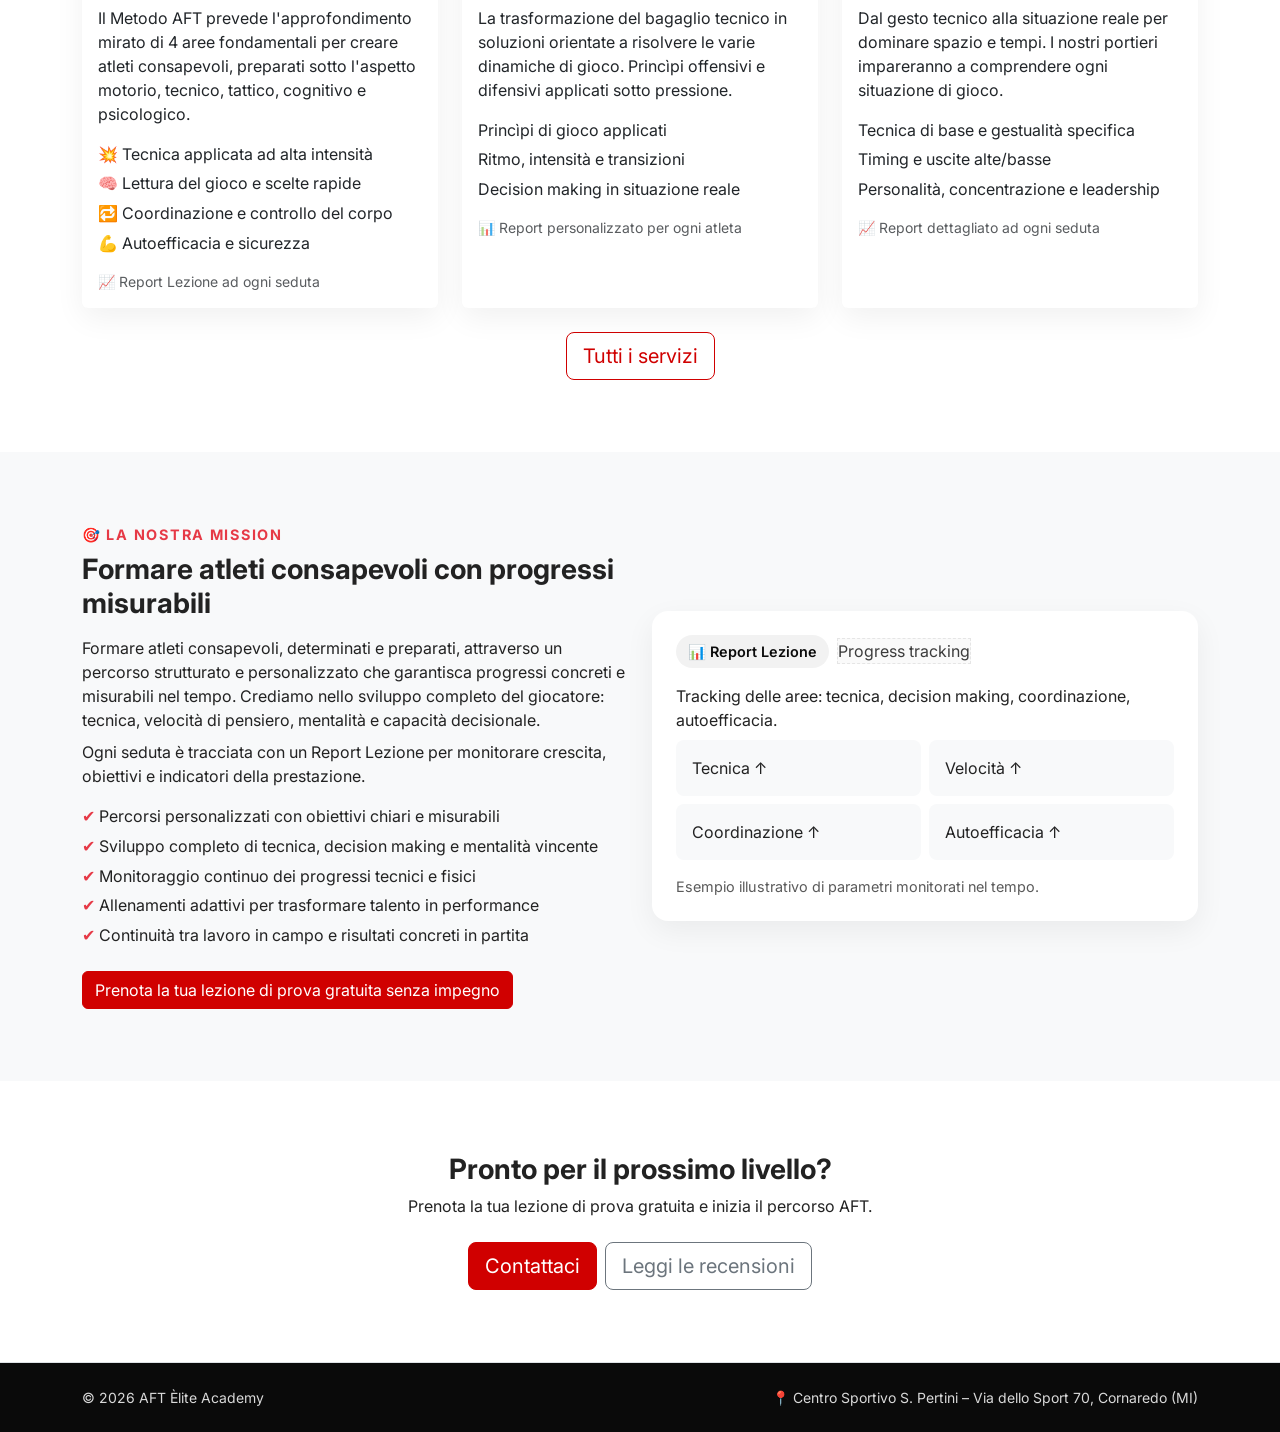
==== commit 74a77193: "fix path" ====
--- a/html/index.html
+++ b/html/index.html
@@ -14,7 +14,7 @@
   <nav class="navbar navbar-expand-lg sticky-top">
     <div class="container">
       <a class="navbar-brand d-flex align-items-center gap-2" href="index.html">
-        <img src="../asset/Logo.png" alt="AFT Logo" width="80" height="80">
+        <img src="asset/Logo.png" alt="AFT Logo" width="80" height="80">
       </a>
       <button class="navbar-toggler" type="button" data-bs-toggle="collapse" data-bs-target="#mainNav">
         <span class="navbar-toggler-icon"></span>
@@ -37,7 +37,7 @@
   <!-- Hero -->
   <header class="hero hero-video position-relative overflow-hidden">
     <video class="hero-bg" autoplay muted loop playsinline preload="metadata">
-      <source src="../asset/AFT_DEF1.mp4" type="video/mp4">
+      <source src="asset/AFT_DEF1.mp4" type="video/mp4">
     </video>
     <div class="hero-overlay"></div>
     <div class="container position-relative">
